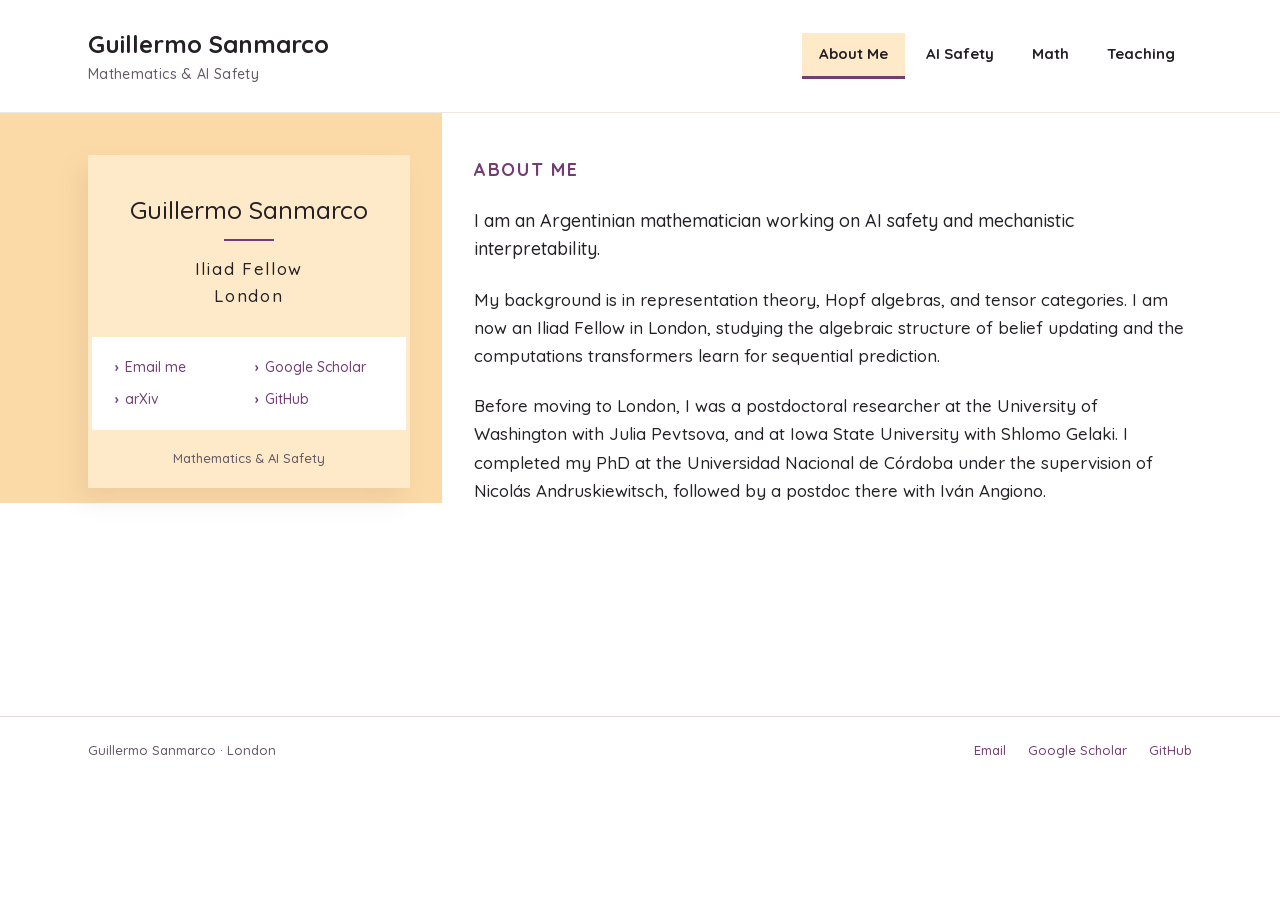
==== about.html @ ec8e5fe4 "Publish personal website and teaching materials" ====
<!doctype html>
<html lang="en"><head><meta charset="utf-8"><meta name="viewport" content="width=device-width,initial-scale=1">
<title>About Me · Guillermo Sanmarco</title><meta name="description" content="About Guillermo Sanmarco, mathematician and Iliad Fellow based in London.">
<meta name="theme-color" content="#713d73">
<link rel="icon" href="assets/favicon.svg" type="image/svg+xml"><link rel="stylesheet" href="assets/style.css?v=cc7e0315ac">
<link rel="preload" href="assets/quicksand.woff2" as="font" type="font/woff2" crossorigin>
<script src="assets/site.js?v=63e4ec101c" defer></script><link rel="canonical" href="https://sanmarcog.github.io/"></head>
<body><a class="skip-link" href="#main">Skip to content</a>
<header class="site-header"><div class="header-inner"><a class="brand" href="index.html"><strong>Guillermo Sanmarco</strong><span>Mathematics &amp; AI Safety</span></a><nav class="site-nav" aria-label="Main navigation"><a href="index.html" aria-current="page">About Me</a><a href="ai-safety.html" >AI Safety</a><a href="math.html" >Math</a><a href="teaching.html" >Teaching</a></nav></div></header>
<main id="main"><div class="profile-layout"><aside class="profile-card without-portrait" aria-label="Guillermo Sanmarco">
<p class="profile-name">Guillermo Sanmarco</p><hr class="profile-rule"><p class="profile-role">Iliad Fellow<br>London</p>
<div class="profile-links"><a href="mailto:gsanmarco91@gmail.com" >Email me</a><a href="https://scholar.google.com/citations?user=6tiehCkAAAAJ&amp;hl=en" >Google Scholar</a><a href="https://arxiv.org/search/?query=Sanmarco%2C+Guillermo&amp;searchtype=author&amp;abstracts=show&amp;order=-announced_date_first&amp;size=50" >arXiv</a><a href="https://github.com/sanmarcog" >GitHub</a></div>
<div class="profile-foot">Mathematics &amp; AI Safety</div></aside><div class="profile-copy">
<h1 class="eyebrow">About Me</h1>
<p class="intro-line">I am an Argentinian mathematician working on AI safety and mechanistic interpretability.</p>
<p>My background is in representation theory, Hopf algebras, and tensor categories. I am now an Iliad Fellow in London, studying the algebraic structure of belief updating and the computations transformers learn for sequential prediction.</p>
<p>Before moving to London, I was a postdoctoral researcher at the University of Washington with Julia Pevtsova, and at Iowa State University with Shlomo Gelaki. I completed my PhD at the Universidad Nacional de Córdoba under the supervision of Nicolás Andruskiewitsch, followed by a postdoc there with Iván Angiono.</p>
</div></div></main>
<footer class="site-footer"><div class="footer-inner"><span>Guillermo Sanmarco · London</span><div class="footer-links"><a href="mailto:gsanmarco91@gmail.com" >Email</a><a href="https://scholar.google.com/citations?user=6tiehCkAAAAJ&amp;hl=en" >Google Scholar</a><a href="https://github.com/sanmarcog" >GitHub</a></div></div></footer>
</body></html>
---- assets/style.css ----
@font-face{font-family:Quicksand;src:url('quicksand.woff2') format('woff2');font-weight:300 700;font-style:normal;font-display:swap}
:root{--ink:#242026;--muted:#625866;--plum:#713d73;--plum-dark:#4e2852;--peach:#fcdaa7;--cream:#fee9c8;--pale:#fcf8f2;--line:#e2d9e1;--lilac:#f3eaf4;--paper:#fff;--font:Quicksand,Arial,sans-serif}
*{box-sizing:border-box}html{scroll-behavior:smooth;scroll-padding-top:24px}body{margin:0;background:var(--paper);color:var(--ink);font-family:var(--font);font-size:17px;line-height:1.65;font-weight:500}a{color:var(--plum);text-underline-offset:4px;text-decoration-thickness:1px}a:hover{color:var(--plum-dark)}a:focus-visible,button:focus-visible,input:focus-visible,summary:focus-visible,[tabindex]:focus-visible{outline:3px solid var(--plum);outline-offset:4px}img{display:block;max-width:100%}button,input{font:inherit}button,a,input{touch-action:manipulation}[hidden]{display:none!important}.skip-link{position:fixed;top:-100px;left:20px;padding:10px 18px;background:white;z-index:20}.skip-link:focus{top:10px}
.site-header{border-bottom:1px solid #eee8e3;background:white}.header-inner{max-width:1160px;margin:auto;min-height:112px;display:flex;align-items:center;justify-content:space-between;gap:35px;padding:22px 28px}.brand{text-decoration:none;color:var(--ink);display:flex;flex-direction:column;line-height:1.4;flex-shrink:0}.brand strong{font-size:24px;font-weight:700}.brand span{font-size:14px;letter-spacing:.025em;color:var(--muted);margin-top:3px}.site-nav{display:flex;align-items:center;gap:4px}.site-nav a{padding:9px 17px;white-space:nowrap;color:var(--ink);font-weight:700;text-decoration:none;font-size:15px;border-bottom:3px solid transparent}.site-nav a:hover{background:var(--pale)}.site-nav a[aria-current=page]{background:var(--cream);border-color:var(--plum)}
main{min-height:65vh}.container{max-width:1104px;margin:auto;padding:48px 28px 76px}.page-intro{max-width:830px;margin-bottom:36px}h1,h2,h3{line-height:1.3;font-weight:700;margin-top:0}h1{font-size:34px;letter-spacing:-.025em;margin-bottom:14px}h2{font-size:25px;margin-bottom:16px}h3{font-size:20px;margin-bottom:10px}p{margin:0 0 22px}.eyebrow{font-size:13px;font-weight:700;color:var(--plum);letter-spacing:.095em;text-transform:uppercase;margin-bottom:12px}.intro-line{font-size:19px;line-height:1.6}.muted,.small-note{color:var(--muted)}.small-note{font-size:14px}.text-link{font-weight:700}.button{display:inline-block;background:var(--plum);color:#fff;text-decoration:none;border:1px solid var(--plum);border-radius:24px;padding:8px 20px;font-weight:700;font-size:14px}.button:hover{background:var(--plum-dark);color:#fff}.button.secondary{background:transparent;color:var(--plum)}
.profile-layout{position:relative;max-width:1160px;padding:42px 28px 70px;margin:auto;display:grid;grid-template-columns:322px minmax(0,1fr);gap:64px;align-items:start}.profile-layout:before{content:"";position:absolute;z-index:-1;top:0;left:calc((1160px - 100vw)/2);width:calc((100vw - 1160px)/2 + 382px);min-width:350px;height:630px;background:var(--peach)}.profile-card{background:var(--cream);box-shadow:-8px 12px 24px #7352451a;text-align:center;padding:28px 0 0;margin-bottom:25px}.portrait{width:205px;height:205px;border-radius:50%;object-fit:cover;object-position:50% 46%;margin:0 auto 24px}.profile-name{font-size:25px;font-weight:500;line-height:1.35;margin:0 12px 12px}.profile-rule{border:0;border-top:2px solid var(--plum);width:50px;margin:0 auto 14px}.profile-role{font-size:17px;letter-spacing:.1em;line-height:1.6;margin:0 10px 28px}.profile-links{background:#fff;margin:0 4px;padding:19px 23px;display:grid;grid-template-columns:1fr 1fr;gap:9px 12px;text-align:left;font-size:14px}.profile-links a{text-decoration:none;white-space:nowrap}.profile-links a:before{content:'›';color:var(--plum);font-weight:700;margin-right:6px}.profile-foot{padding:18px;font-size:13px;color:var(--muted)}.profile-copy h1{margin-top:2px}.profile-copy section{margin-top:36px}.profile-copy .intro-line{font-size:18px}.research-note{border-left:3px solid var(--plum);padding:4px 0 4px 20px;margin:26px 0}.research-note p:last-child{margin:0}.research-detail{border-top:1px solid var(--line);border-bottom:1px solid var(--line);padding:15px 0;margin:25px 0}.research-detail summary{cursor:pointer;color:var(--plum);font-weight:700}.research-detail p{margin:16px 0 0;font-size:15px}
.section-heading{display:flex;align-items:baseline;justify-content:space-between;gap:20px;padding-bottom:15px;border-bottom:2px solid var(--plum);margin-top:40px}.section-heading h2{margin:0}.section-heading span{font-size:14px;color:var(--muted)}.filter-bar{display:flex;align-items:center;gap:8px;flex-wrap:wrap;margin:24px 0}.filter-bar button{background:#fff;border:1px solid var(--line);border-radius:3px;padding:7px 15px;cursor:pointer;color:var(--muted);font-size:14px;font-weight:600}.filter-bar button[aria-pressed=true]{border-color:var(--plum);color:var(--plum-dark);background:var(--lilac)}.paper{padding:27px 0;border-bottom:1px solid var(--line);display:grid;grid-template-columns:58px 1fr;gap:22px}.paper-year{color:var(--plum);font-size:15px;font-weight:700;padding-top:3px}.paper h3{font-size:21px;margin-bottom:9px;max-width:880px}.paper h3 a{color:var(--ink);text-decoration:none}.paper h3 a:hover{color:var(--plum)}.paper p{margin:5px 0;font-size:15px}.paper .authors{color:#48404b}.paper .venue{font-style:italic;color:var(--muted)}.paper-links{display:flex;gap:18px;flex-wrap:wrap;margin-top:10px;font-size:14px;font-weight:700}
.course-list{margin:35px 0}.course-summary{display:grid;grid-template-columns:165px 1fr auto;gap:28px;padding:30px 0;border-top:1px solid var(--line);align-items:start}.course-summary:last-child{border-bottom:1px solid var(--line)}.course-summary .course-year{font-size:14px;color:var(--muted);margin-top:4px}.course-summary h2{margin:0 0 9px;font-size:25px}.course-summary p{margin:0;font-size:16px;max-width:610px}.course-summary .button{margin-top:5px}.course-nav{display:flex;flex-wrap:wrap;gap:24px;padding-bottom:18px;margin-bottom:28px;border-bottom:1px solid var(--line);font-size:14px;font-weight:700}.course-nav a[aria-current=page]{color:var(--ink);text-decoration:none}.course-top{display:flex;justify-content:space-between;align-items:flex-start;gap:24px}.course-top .button{margin-top:8px;white-space:nowrap}.course-top h1{margin-bottom:8px}.course-meta{color:var(--muted);font-size:15px;margin-bottom:14px}.course-description{max-width:820px;margin-bottom:28px}.course-description p{font-size:16px;margin-bottom:12px}.table-toolbar{display:flex;align-items:center;justify-content:space-between;gap:20px;margin-top:28px;margin-bottom:16px}.table-toolbar h2{font-size:22px;margin:0}.search-box label{font-size:13px;font-weight:700;color:var(--muted);margin-right:10px}.search-box input{border:1px solid #b6a8b7;border-radius:3px;background:#fff;padding:8px 12px;max-width:260px;width:240px;font-size:14px}.table-wrap{overflow:auto;border:1px solid var(--line);border-radius:3px;max-width:100%;scrollbar-color:var(--plum) var(--pale)}table{border-collapse:collapse;width:100%;text-align:left;font-size:14px;line-height:1.5}caption{text-align:left;position:absolute;width:1px;height:1px;overflow:hidden;clip-path:inset(50%)}thead{background:var(--plum);color:white}th{font-weight:700}th,td{padding:15px 13px;border-bottom:1px solid var(--line);vertical-align:top}th+th,td+td{border-left:1px solid #e4dce380}tbody tr:nth-child(even){background:#faf7fa}tbody tr:hover{background:var(--lilac)}tbody tr:last-child td{border-bottom:0}.course-table{min-width:900px}.course-table td:first-child{white-space:nowrap}.course-table .topic{min-width:300px;width:44%;font-size:15px}.course-table a{font-weight:600;white-space:nowrap}.course-table th{font-size:13px}.course-table td.resource{min-width:80px}.course-table .empty{color:#928894}.table-note{font-size:13px;color:var(--muted);margin-top:13px}.no-results{background:var(--pale);padding:25px;text-align:center}.source-files{margin-top:40px;padding-top:25px;border-top:1px solid var(--line)}.source-grid{display:flex;flex-wrap:wrap;gap:9px 21px;font-size:14px}.source-files p{font-size:15px}.academic-table th{width:150px;color:var(--plum);font-weight:600;background:var(--pale)}.academic-table td strong{font-weight:700}.academic-table td span{display:block;color:var(--muted);font-size:14px;margin-top:3px}
.site-footer{border-top:1px solid var(--line);margin-top:18px;background:#fff}.footer-inner{max-width:1160px;margin:auto;padding:23px 28px 28px;display:flex;justify-content:space-between;align-items:center;gap:25px;font-size:13px;color:var(--muted)}.footer-links{display:flex;gap:22px}.footer-links a{color:var(--plum);text-decoration:none}.footer-links a:hover{text-decoration:underline}
@media(min-width:1700px){.profile-layout:before{height:620px}}
@media(max-width:1160px){.profile-layout:before{left:0;width:365px}.profile-layout{gap:42px}.header-inner{gap:24px}.site-nav a{padding:9px 12px}}
@media(max-width:900px){.header-inner{align-items:flex-start;gap:15px;flex-direction:column;padding-top:20px;padding-bottom:15px;min-height:unset}.brand strong{font-size:23px}.site-nav{gap:5px;width:100%}.site-nav a{padding:8px 15px}.profile-layout{grid-template-columns:260px minmax(0,1fr);gap:32px}.profile-layout:before{width:290px;height:600px}.profile-name{font-size:22px}.profile-links{grid-template-columns:1fr;text-align:center;gap:9px}.portrait{width:180px;height:180px}.profile-copy h1{font-size:30px}.course-summary{grid-template-columns:125px 1fr}.course-summary .button{grid-column:2;justify-self:start;margin:0}.table-toolbar{align-items:flex-start;flex-direction:column;gap:14px}.course-top h1{font-size:30px}}
@media(max-width:680px){body{font-size:16px;line-height:1.7}.header-inner{padding:20px 20px 12px}.brand strong{font-size:22px}.brand span{font-size:12px}.site-nav{justify-content:space-between;gap:0}.site-nav a{font-size:13px;padding:8px 9px}.container{padding:32px 20px 50px}h1{font-size:30px}h2{font-size:23px}.profile-layout{display:flex;flex-direction:column;padding:30px 20px 45px;gap:30px}.profile-layout:before{display:none}.profile-card{display:grid;grid-template-columns:100px 1fr;padding:18px;align-items:center;text-align:left;gap:0 20px;width:100%;margin:0;box-shadow:none}.portrait{width:100px;height:100px;grid-column:1;grid-row:1/5;margin:0}.profile-name{font-size:21px;margin:0 0 5px;grid-column:2}.profile-rule{display:none}.profile-role{font-size:13px;letter-spacing:.03em;grid-column:2;margin:0}.profile-links{display:flex;flex-wrap:wrap;grid-column:1/-1;padding:12px 0 0;margin:15px 0 0;background:transparent;border-top:1px solid #d7bda1;gap:6px 17px;font-size:13px}.profile-foot{display:none}.profile-copy section{margin-top:30px}.intro-line,.profile-copy .intro-line{font-size:17px}.paper{grid-template-columns:1fr;gap:7px;padding:24px 0}.paper-year{font-size:13px}.paper h3{font-size:20px}.section-heading{align-items:flex-start;flex-direction:column;gap:6px;margin-top:30px}.filter-bar button{font-size:13px;padding:6px 10px}.course-summary{grid-template-columns:1fr;gap:9px;padding:25px 0}.course-summary .button{grid-column:1;margin-top:8px}.course-summary .course-year{margin:0}.course-top{flex-direction:column;gap:0}.course-top .button{margin:0 0 20px}.course-description{margin-top:12px}.course-nav{gap:20px;font-size:13px}.search-box{display:flex;align-items:center;width:100%}.search-box input{max-width:none;width:100%;min-width:0}.search-box label{white-space:nowrap}.footer-inner{align-items:flex-start;flex-direction:column;gap:8px;padding:20px}.footer-links{flex-wrap:wrap;gap:18px}.academic-table th{width:94px;padding:12px 9px}.academic-table td{padding:12px 10px}}
@media(prefers-reduced-motion:reduce){html{scroll-behavior:auto}}
.sr-only{position:absolute;width:1px;height:1px;padding:0;margin:-1px;overflow:hidden;clip-path:inset(50%);white-space:nowrap;border:0}
.material-nav{display:flex;gap:12px 26px;flex-wrap:wrap;font-size:14px;font-weight:700;margin:26px 0}.course-resources{margin-top:42px}.course-resources h2{font-size:22px}.resource-table{min-width:660px}.resource-table td:first-child{font-weight:600}.resource-table .file-link{display:block;width:fit-content;padding:2px 0;white-space:nowrap}#course-table:has(th:last-child:nth-child(3)){min-width:600px}#course-table:has(th:last-child:nth-child(3)) .topic{width:65%}
.paper-abstract{margin-top:12px;font-size:14px}.paper-abstract summary{color:var(--plum);cursor:pointer;font-weight:700;width:fit-content;padding:3px 0}.paper-abstract[open] summary{margin-bottom:12px}.abstract-text{background:var(--pale);border-left:2px solid var(--plum);padding:16px 20px;max-width:850px}.paper .abstract-text p{font-size:15px;line-height:1.8;margin:0}.abstract-text sub,.abstract-text sup{line-height:0}
.course-scroll{max-height:70vh;max-height:70svh;scroll-padding-top:56px}.course-table{border-collapse:separate;border-spacing:0}.course-table thead th{position:sticky;top:0;z-index:2;background:var(--plum);border-bottom:1px solid var(--plum-dark)}.course-table .file-link{display:block;width:fit-content;padding:2px 0}.file-type{font-size:10px;font-weight:600;text-transform:uppercase;color:var(--muted);margin-left:3px;letter-spacing:.03em}.scroll-hint{font-size:13px;color:var(--muted);margin:0 0 10px}.horizontal-hint{display:none}.source-grid .file-link{padding:4px 0}.without-portrait{padding-top:38px}.profile-layout:has(.without-portrait):before{height:390px}
@media(max-width:1060px){.horizontal-hint{display:inline}}
@media(max-width:680px){.without-portrait{display:block;padding:22px}.without-portrait .profile-name{margin-bottom:7px}.without-portrait .profile-role{letter-spacing:0}.without-portrait .profile-links{margin-top:16px}.abstract-text{padding:14px 16px}.paper .abstract-text p{font-size:14px}}
@media print{.course-scroll{max-height:none;overflow:visible}.course-table thead th{position:static}.scroll-hint{display:none}}
@media print{.site-nav,.site-footer,.filter-bar,.search-box,.skip-link,.profile-links{display:none}.profile-layout:before{display:none}.profile-card{box-shadow:none}.container,.profile-layout{max-width:none;padding:15px}.table-wrap{overflow:visible}.course-table{min-width:0;font-size:9px}.course-table .topic{font-size:10px;min-width:0}.course-table th,.course-table td{padding:7px}.paper{break-inside:avoid}}
h1.eyebrow{font-size:18px;line-height:1.65;letter-spacing:.095em;margin:0 0 22px}
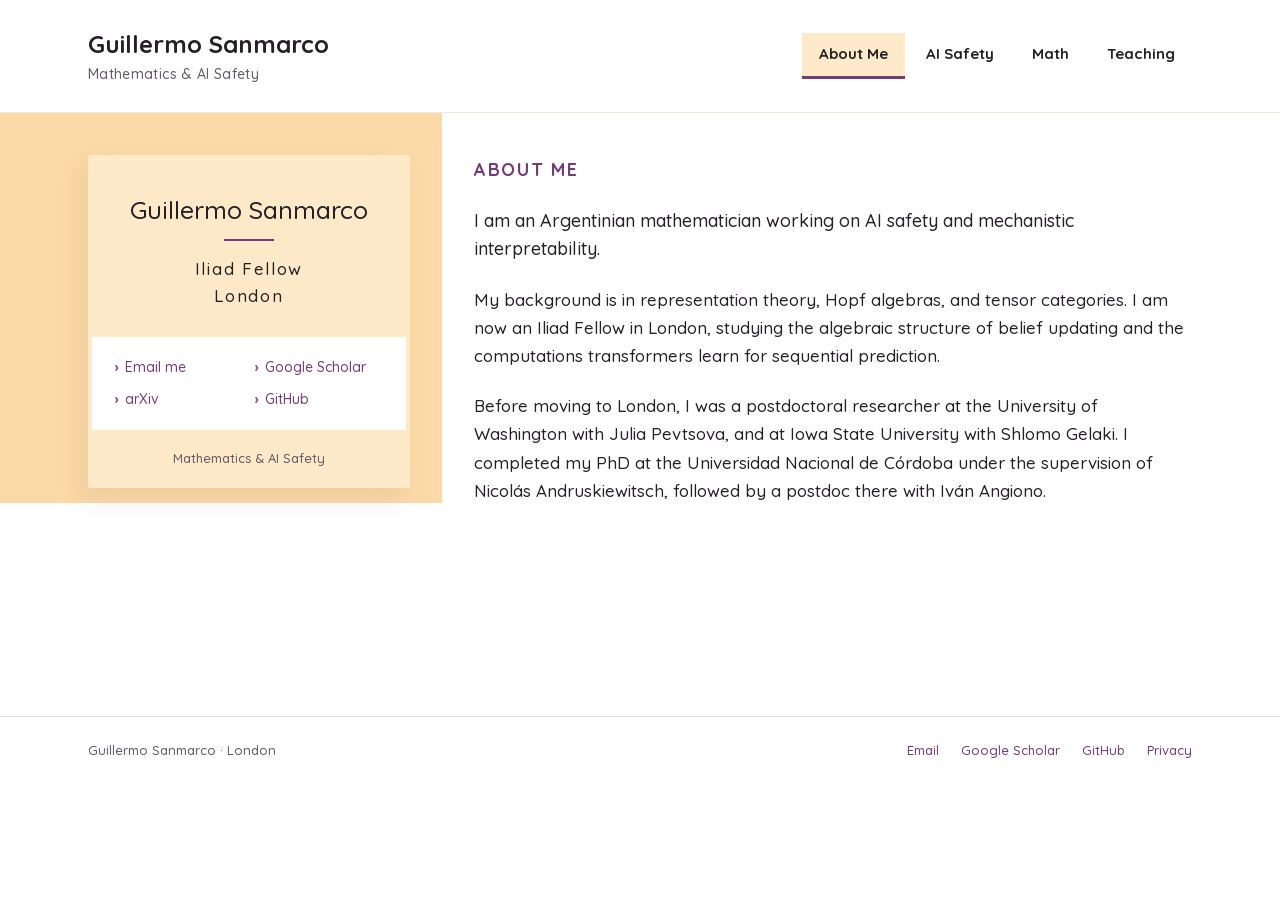
==== commit 514292a0: "Add minimal Umami analytics with visitor privacy controls" ====
--- a/about.html
+++ b/about.html
@@ -1,10 +1,12 @@
 <!doctype html>
 <html lang="en"><head><meta charset="utf-8"><meta name="viewport" content="width=device-width,initial-scale=1">
-<title>About Me · Guillermo Sanmarco</title><meta name="description" content="About Guillermo Sanmarco, mathematician and Iliad Fellow based in London.">
+<title>Guillermo Sanmarco | Mathematics &amp; AI Safety</title><meta name="description" content="Guillermo Sanmarco is a mathematician working on AI safety and mechanistic interpretability. Research, publications, and lecture notes."><script type="application/ld+json">{"@context": "https://schema.org", "@type": "ProfilePage", "@id": "https://sanmarcog.github.io/#profile", "url": "https://sanmarcog.github.io/", "name": "Guillermo Sanmarco | Mathematics & AI Safety", "mainEntity": {"@type": "Person", "@id": "https://sanmarcog.github.io/#guillermo-sanmarco", "name": "Guillermo Sanmarco", "url": "https://sanmarcog.github.io/", "description": "Argentinian mathematician working on AI safety and mechanistic interpretability.", "sameAs": ["https://scholar.google.com/citations?user=6tiehCkAAAAJ&hl=en", "https://github.com/sanmarcog"]}}</script><meta name="google-site-verification" content="SFhgBvDmAlvlLutQkUVgvOd1UnW-dRVDA74jmozo9A4">
 <meta name="theme-color" content="#713d73">
+<meta name="referrer" content="strict-origin-when-cross-origin">
 <link rel="icon" href="assets/favicon.svg" type="image/svg+xml"><link rel="stylesheet" href="assets/style.css?v=cc7e0315ac">
 <link rel="preload" href="assets/quicksand.woff2" as="font" type="font/woff2" crossorigin>
-<script src="assets/site.js?v=63e4ec101c" defer></script><link rel="canonical" href="https://sanmarcog.github.io/"></head>
+<script src="assets/site.js?v=63e4ec101c" defer></script>
+<script src="assets/analytics.js?v=209ab9ec4a" data-website-id="34ae50a4-d8b5-4f35-b448-f66929e7ae29" defer></script><link rel="canonical" href="https://sanmarcog.github.io/"></head>
 <body><a class="skip-link" href="#main">Skip to content</a>
 <header class="site-header"><div class="header-inner"><a class="brand" href="index.html"><strong>Guillermo Sanmarco</strong><span>Mathematics &amp; AI Safety</span></a><nav class="site-nav" aria-label="Main navigation"><a href="index.html" aria-current="page">About Me</a><a href="ai-safety.html" >AI Safety</a><a href="math.html" >Math</a><a href="teaching.html" >Teaching</a></nav></div></header>
 <main id="main"><div class="profile-layout"><aside class="profile-card without-portrait" aria-label="Guillermo Sanmarco">
@@ -16,5 +18,5 @@
 <p>My background is in representation theory, Hopf algebras, and tensor categories. I am now an Iliad Fellow in London, studying the algebraic structure of belief updating and the computations transformers learn for sequential prediction.</p>
 <p>Before moving to London, I was a postdoctoral researcher at the University of Washington with Julia Pevtsova, and at Iowa State University with Shlomo Gelaki. I completed my PhD at the Universidad Nacional de Córdoba under the supervision of Nicolás Andruskiewitsch, followed by a postdoc there with Iván Angiono.</p>
 </div></div></main>
-<footer class="site-footer"><div class="footer-inner"><span>Guillermo Sanmarco · London</span><div class="footer-links"><a href="mailto:gsanmarco91@gmail.com" >Email</a><a href="https://scholar.google.com/citations?user=6tiehCkAAAAJ&amp;hl=en" >Google Scholar</a><a href="https://github.com/sanmarcog" >GitHub</a></div></div></footer>
+<footer class="site-footer"><div class="footer-inner"><span>Guillermo Sanmarco · London</span><div class="footer-links"><a href="mailto:gsanmarco91@gmail.com" >Email</a><a href="https://scholar.google.com/citations?user=6tiehCkAAAAJ&amp;hl=en" >Google Scholar</a><a href="https://github.com/sanmarcog" >GitHub</a><a href="privacy.html" >Privacy</a></div></div></footer>
 </body></html>
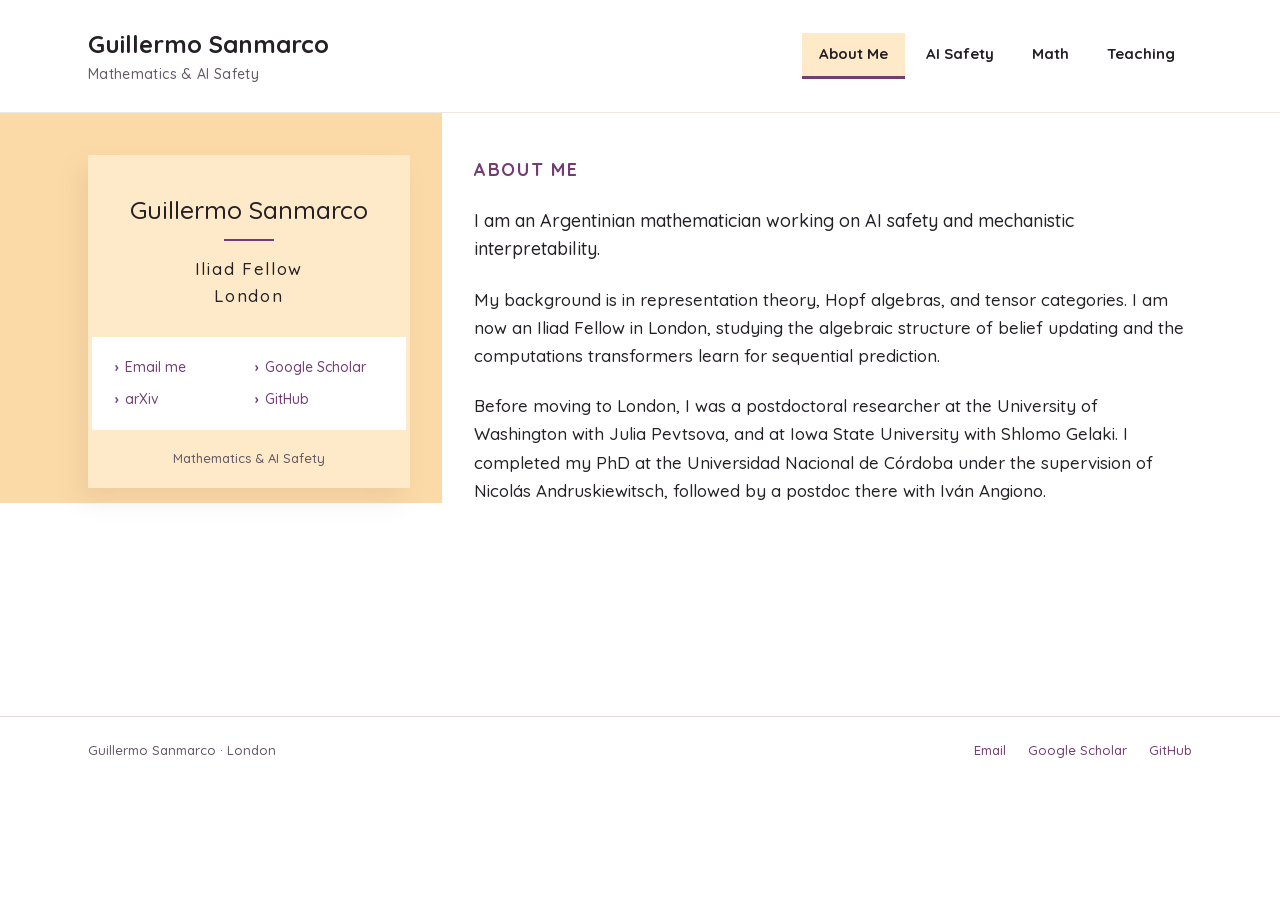
==== commit eb49c436: "Remove Privacy panel from every page" ====
--- a/about.html
+++ b/about.html
@@ -3,10 +3,10 @@
 <title>Guillermo Sanmarco | Mathematics &amp; AI Safety</title><meta name="description" content="Guillermo Sanmarco is a mathematician working on AI safety and mechanistic interpretability. Research, publications, and lecture notes."><script type="application/ld+json">{"@context": "https://schema.org", "@type": "ProfilePage", "@id": "https://sanmarcog.github.io/#profile", "url": "https://sanmarcog.github.io/", "name": "Guillermo Sanmarco | Mathematics & AI Safety", "mainEntity": {"@type": "Person", "@id": "https://sanmarcog.github.io/#guillermo-sanmarco", "name": "Guillermo Sanmarco", "url": "https://sanmarcog.github.io/", "description": "Argentinian mathematician working on AI safety and mechanistic interpretability.", "sameAs": ["https://scholar.google.com/citations?user=6tiehCkAAAAJ&hl=en", "https://github.com/sanmarcog"]}}</script><meta name="google-site-verification" content="SFhgBvDmAlvlLutQkUVgvOd1UnW-dRVDA74jmozo9A4">
 <meta name="theme-color" content="#713d73">
 <meta name="referrer" content="strict-origin-when-cross-origin">
-<link rel="icon" href="assets/favicon.svg" type="image/svg+xml"><link rel="stylesheet" href="assets/style.css?v=cc7e0315ac">
+<link rel="icon" href="assets/favicon.svg" type="image/svg+xml"><link rel="stylesheet" href="assets/style.css?v=182077a591">
 <link rel="preload" href="assets/quicksand.woff2" as="font" type="font/woff2" crossorigin>
 <script src="assets/site.js?v=63e4ec101c" defer></script>
-<script src="assets/analytics.js?v=209ab9ec4a" data-website-id="34ae50a4-d8b5-4f35-b448-f66929e7ae29" defer></script><link rel="canonical" href="https://sanmarcog.github.io/"></head>
+<script src="assets/analytics.js?v=1d7a8a3062" data-counter-endpoint="" defer></script><link rel="canonical" href="https://sanmarcog.github.io/"></head>
 <body><a class="skip-link" href="#main">Skip to content</a>
 <header class="site-header"><div class="header-inner"><a class="brand" href="index.html"><strong>Guillermo Sanmarco</strong><span>Mathematics &amp; AI Safety</span></a><nav class="site-nav" aria-label="Main navigation"><a href="index.html" aria-current="page">About Me</a><a href="ai-safety.html" >AI Safety</a><a href="math.html" >Math</a><a href="teaching.html" >Teaching</a></nav></div></header>
 <main id="main"><div class="profile-layout"><aside class="profile-card without-portrait" aria-label="Guillermo Sanmarco">
@@ -18,5 +18,5 @@
 <p>My background is in representation theory, Hopf algebras, and tensor categories. I am now an Iliad Fellow in London, studying the algebraic structure of belief updating and the computations transformers learn for sequential prediction.</p>
 <p>Before moving to London, I was a postdoctoral researcher at the University of Washington with Julia Pevtsova, and at Iowa State University with Shlomo Gelaki. I completed my PhD at the Universidad Nacional de Córdoba under the supervision of Nicolás Andruskiewitsch, followed by a postdoc there with Iván Angiono.</p>
 </div></div></main>
-<footer class="site-footer"><div class="footer-inner"><span>Guillermo Sanmarco · London</span><div class="footer-links"><a href="mailto:gsanmarco91@gmail.com" >Email</a><a href="https://scholar.google.com/citations?user=6tiehCkAAAAJ&amp;hl=en" >Google Scholar</a><a href="https://github.com/sanmarcog" >GitHub</a><a href="privacy.html" >Privacy</a></div></div></footer>
+<footer class="site-footer"><div class="footer-inner"><span>Guillermo Sanmarco · London</span><div class="footer-links"><a href="mailto:gsanmarco91@gmail.com" >Email</a><a href="https://scholar.google.com/citations?user=6tiehCkAAAAJ&amp;hl=en" >Google Scholar</a><a href="https://github.com/sanmarcog" >GitHub</a></div></div></footer>
 </body></html>
--- a/assets/style.css
+++ b/assets/style.css
@@ -21,3 +21,4 @@
 @media print{.course-scroll{max-height:none;overflow:visible}.course-table thead th{position:static}.scroll-hint{display:none}}
 @media print{.site-nav,.site-footer,.filter-bar,.search-box,.skip-link,.profile-links{display:none}.profile-layout:before{display:none}.profile-card{box-shadow:none}.container,.profile-layout{max-width:none;padding:15px}.table-wrap{overflow:visible}.course-table{min-width:0;font-size:9px}.course-table .topic{font-size:10px;min-width:0}.course-table th,.course-table td{padding:7px}.paper{break-inside:avoid}}
 h1.eyebrow{font-size:18px;line-height:1.65;letter-spacing:.095em;margin:0 0 22px}
+
